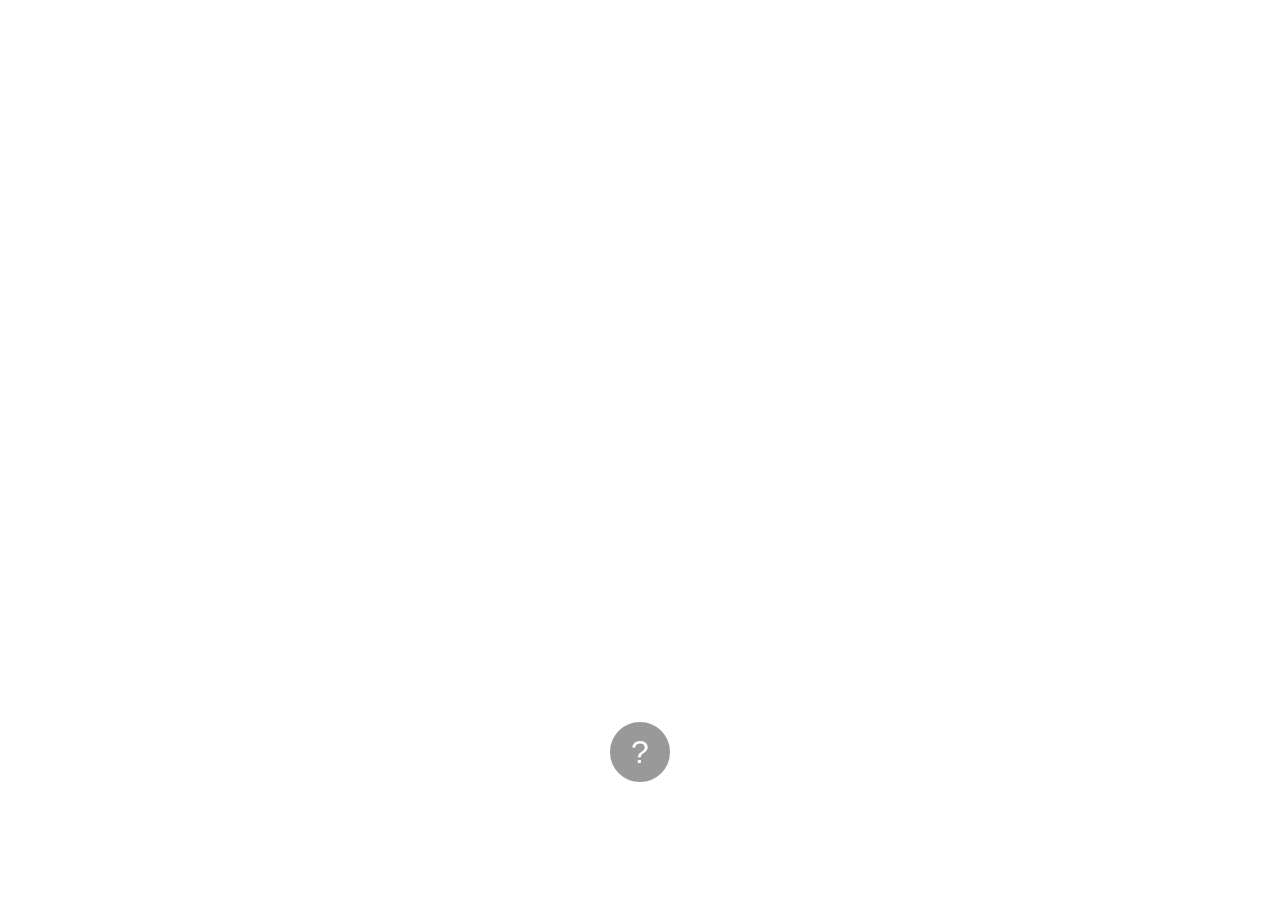
==== index.html @ 8dd43482 "🛣️💔 Updated with Glitch" ====
<!DOCTYPE html>
<html>

<head>
     <!-- Set the viewport and initial scale for mobile devices -->
<!--     <meta name="viewport" content="width=device-width, initial-scale=1"> -->
    
    <!-- Enable full-screen mode on Apple devices -->
    <meta name="apple-mobile-web-app-capable" content="yes">
    <meta http-equiv="X-UA-Compatible" content="IE=edge">
    
    
    <!-- Set the character encoding -->
    <meta charset="UTF-8" />
  
  <!-- Include the Poppins font from Google Fonts -->
    <link rel="stylesheet" href="https://fonts.googleapis.com/css2?family=Poppins:wght@400;500;700&display=swap">
    
    <title>Smartify Tower Bridge StaticAR demo</title>
  
  <!-- Include the A-Frame library for WebVR development -->
    <script src="https://aframe.io/releases/1.0.4/aframe.min.js"></script>
    <script src="https://raw.githack.com/jeromeetienne/AR.js/master/aframe/build/aframe-ar.min.js"></script>
    <script src="https://raw.githack.com/donmccurdy/aframe-extras/master/dist/aframe-extras.loaders.min.js"></script>
    <script>
        THREEx.ArToolkitContext.baseURL = "https://raw.githack.com/jeromeetienne/ar.js/master/three.js/"
    </script>
  <!-- Include the custom JavaScript file for AR functionality -->
    <script src="./script.js"></script>
  <!-- Include the custom CSS file for styling -->
    <link rel="stylesheet" type="text/css" href="./style.css"/>
</head>

<body style="margin: 0; overflow: hidden;">
    <div class="centered instructions"></div>
    <a-scene 
        vr-mode-ui="enabled: false" 
        embedded
        arjs="sourceType: webcam; sourceWidth:1280; sourceHeight:960; displayWidth: 1280; displayHeight: 960; debugUIEnabled: false;">
      <!-- Ambient Light -->
    <a-light type="ambient" color="#ffffff"></a-light>
    <!-- Directional Light -->
    <a-light type="directional" color="#ffffff" position="-2 4 5"></a-light>
    <a-camera rotation-reader></a-camera>
</a-scene>
<div class="centered">
    <button data-action="change"></button>
</div>
</body>
</html>
---- style.css ----
.centered {
    height: 20%;
    justify-content: center;
    position: fixed;
    bottom: 0%;
    display: flex;
    flex-direction: row;
    width: 100%;
    margin: 0px auto;
    left: 0;
    right: 0;
}

button {
    display: flex;
    align-items: center;
    justify-content: center;
    border: 2px solid white;
    background-color: transparent;
    width: 2em;
    height: 2em;
    border-radius: 100%;
    font-size: 2em;
    background-color: rgba(0, 0, 0, 0.4);
    color: white;
    outline: none;
}

.instructions {
    position: fixed;
    top: 5%;
    font-size: 1.25em;
    color: white;
    font-family:'Poppins' , sans-serif;
    font-style: normal;
    font-weight: 500;
    z-index: 999999;
}
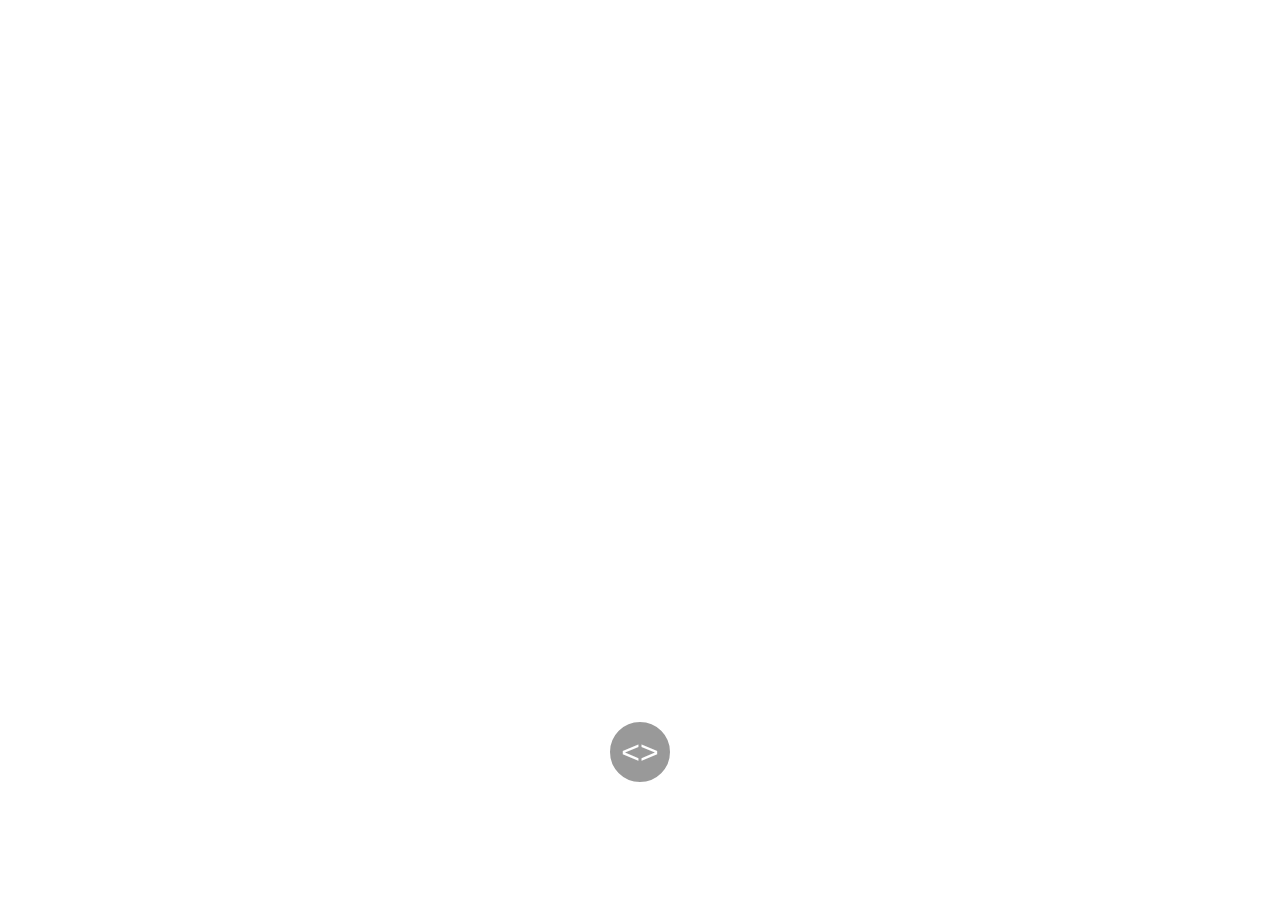
==== commit d6e22048: "#️⃣🏎️ Updated with Glitch" ====
--- a/index.html
+++ b/index.html
@@ -42,6 +42,8 @@
     <!-- Directional Light -->
     <a-light type="directional" color="#ffffff" position="-2 4 5"></a-light>
     <a-camera rotation-reader></a-camera>
+    <a-image id="look_1" src="./assets/Look_2.svg" position="-25 5 180" rotation="0 270 0" scale="16 4 1"  visible="false"></a-image>
+
 </a-scene>
 <div class="centered">
     <button data-action="change"></button>
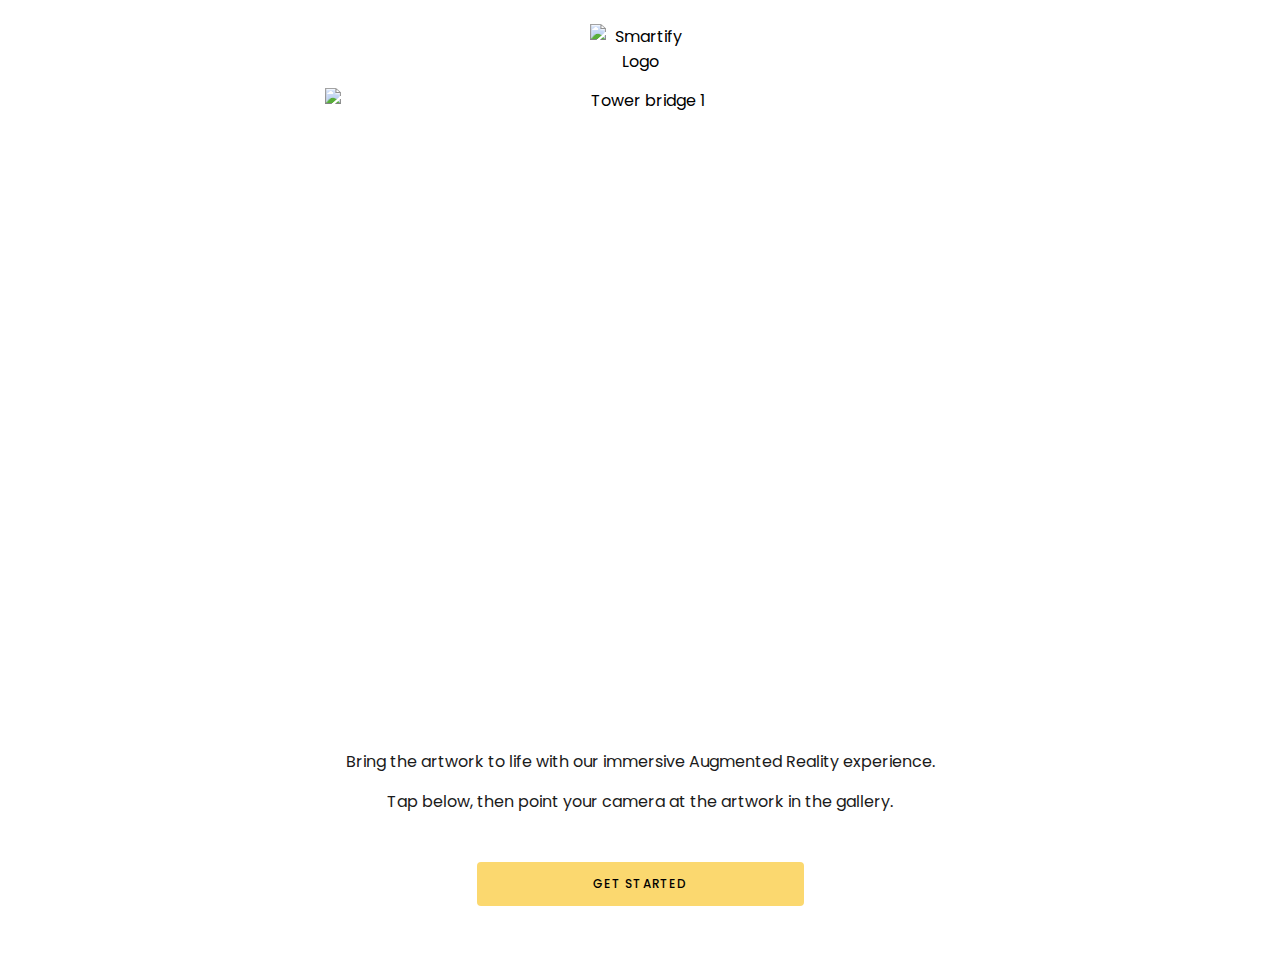
==== commit 0216e203: "🌕🔏 Updated with Glitch" ====
--- a/index.html
+++ b/index.html
@@ -1,52 +1,66 @@
 <!DOCTYPE html>
 <html>
-
 <head>
-     <!-- Set the viewport and initial scale for mobile devices -->
-<!--     <meta name="viewport" content="width=device-width, initial-scale=1"> -->
+    <!-- Set the viewport and initial scale for mobile devices -->
+    <meta name="viewport" content="width=device-width, initial-scale=1">
     
     <!-- Enable full-screen mode on Apple devices -->
     <meta name="apple-mobile-web-app-capable" content="yes">
-    <meta http-equiv="X-UA-Compatible" content="IE=edge">
-    
     
     <!-- Set the character encoding -->
     <meta charset="UTF-8" />
-  
-  <!-- Include the Poppins font from Google Fonts -->
+    
+    <!-- Set the title of the webpage -->
+    <title>Smartify - Tower Bridge | Animated Photos</title>
+    
+    <!-- Include the Poppins font from Google Fonts -->
     <link rel="stylesheet" href="https://fonts.googleapis.com/css2?family=Poppins:wght@400;500;700&display=swap">
     
-    <title>Smartify Tower Bridge StaticAR demo</title>
+    <!-- Include the custom CSS file for styling -->
+    <link rel="stylesheet" href="./Scripts/index.css">
+</head>
+<body>
+    <!-- Smartify logo -->
+    <img id="logo" src=".\Assets\Smartify-logo.svg" alt="Smartify Logo" width="101" height="48">
+    
+    <!-- Image of the painting -->
+    <div class="image-container"> 
+        <img src=".\Assets\Images\NGS_TP_H1.png" alt="Tower bridge 1" class="fade-image" id="image1">
+        <img src=".\assets\02 - TowerBridge - Start.jpg" alt="Tower bridge 2" class="fade-image" id="image2">
+        <img src=".\Assets\Images\NGS_TP_H3.png" alt="Tower bridge 3" class="fade-image" id="image3">
+        <img src=".\Assets\Images\NGS_TP_H4.png" alt="Tower bridge 4" class="fade-image" id="image4">
+        <img src=".\Assets\Images\NGS_TP_H5.png" alt="Tower bridge 5" class="fade-image" id="image5">
+    </div>
   
-  <!-- Include the A-Frame library for WebVR development -->
-    <script src="https://aframe.io/releases/1.0.4/aframe.min.js"></script>
-    <script src="https://raw.githack.com/jeromeetienne/AR.js/master/aframe/build/aframe-ar.min.js"></script>
-    <script src="https://raw.githack.com/donmccurdy/aframe-extras/master/dist/aframe-extras.loaders.min.js"></script>
+    <!-- Description of the AR experience -->
+    <div id="description">
+        <p>Bring the artwork to life with our immersive Augmented Reality experience.</p>
+        <p>Tap below, then point your camera at the artwork in the gallery.</p>
+    </div>
+    
+    <!-- Button to start the AR experience -->
+    <button id="startButton" onclick="location.href='AR_page.html';">GET STARTED</button>
+
     <script>
-        THREEx.ArToolkitContext.baseURL = "https://raw.githack.com/jeromeetienne/ar.js/master/three.js/"
+        // Array to hold image elements
+        let images = [];
+        for (let i = 1; i <= 5; i++) {
+            images.push(document.getElementById(`image${i}`));
+        }
+
+        // Variable to track the current image
+        let currentIndex = 0;
+
+        setInterval(function() {
+            // Set all images to transparent
+            images.forEach(img => img.style.opacity = '0');
+
+            // Set the current image to visible
+            images[currentIndex].style.opacity = '1';
+
+            // Increment the index, reset to 0 if it reaches the end
+            currentIndex = (currentIndex + 1) % images.length;
+        }, 5000); // 5000ms = 5s
     </script>
-  <!-- Include the custom JavaScript file for AR functionality -->
-    <script src="./script.js"></script>
-  <!-- Include the custom CSS file for styling -->
-    <link rel="stylesheet" type="text/css" href="./style.css"/>
-</head>
-
-<body style="margin: 0; overflow: hidden;">
-    <div class="centered instructions"></div>
-    <a-scene 
-        vr-mode-ui="enabled: false" 
-        embedded
-        arjs="sourceType: webcam; sourceWidth:1280; sourceHeight:960; displayWidth: 1280; displayHeight: 960; debugUIEnabled: false;">
-      <!-- Ambient Light -->
-    <a-light type="ambient" color="#ffffff"></a-light>
-    <!-- Directional Light -->
-    <a-light type="directional" color="#ffffff" position="-2 4 5"></a-light>
-    <a-camera rotation-reader></a-camera>
-    <a-image id="look_1" src="./assets/Look_2.svg" position="-25 5 180" rotation="0 270 0" scale="16 4 1"  visible="false"></a-image>
-
-</a-scene>
-<div class="centered">
-    <button data-action="change"></button>
-</div>
 </body>
-</html>+</html>
--- a/Scripts/index.css
+++ b/Scripts/index.css
@@ -0,0 +1,103 @@
+body {
+    display: flex;
+    flex-direction: column;
+    align-items: center;
+    justify-content: center;
+/*     height: 100vh; */
+    padding: 16px;  
+    background-color: #ffffff;
+    color: #000000;
+    text-align: center;
+    font-family:'Poppins' , sans-serif;
+/*     margin-top: 0;     */
+}
+
+#logo {
+    max-width: 101px;
+    max-height: 48px;
+    margin-bottom: 16px; 
+    margin-top: 0;
+}
+
+
+#description {
+    margin-top: 16px;
+    margin-bottom: 0;
+    max-width: 100%;
+    font-family: 'Poppins', sans-serif;
+    font-style: normal;
+    font-weight: 400;
+    font-size: 16px;
+    line-height: 150%;
+    color: #1B1B1B;
+}
+
+#image {
+    width: 100%;  /* adjust this as necessary */
+    max-width: 278px; 
+    max-height: 220px; 
+    margin: 0 auto;
+    border: none;
+    border-radius: 8px;
+}
+
+#startButton {
+    display: block;
+    margin: 32px auto;
+/*     margin-top: 32px; */
+/*     margin-bottom: 32px;  */
+    padding: 0px 16px;
+    width: 327px;
+    height: 44px;
+    background-color: #FBD86F;
+    color: #000000;
+    border: none;
+    border-radius: 4px;
+    font-family: 'Poppins', sans-serif;
+    font-style: normal;
+    font-weight: 500;
+    font-size: 12px;
+    line-height: 44px;
+    letter-spacing: 1.25px;
+    text-transform: uppercase;
+    cursor: pointer;
+}
+.image-container {
+  position: relative;
+  height: 278px; 
+  width: 220px;
+  margin-top: 16px
+  margin-bottom: 16px;
+}
+
+.fade-image {
+  position: absolute;
+  left: 0;
+  top: 0;
+  height: 100%;
+  width: 100%;
+  object-fit: contain;
+  opacity: 0;
+  transition: opacity 2s ease-in-out;
+}
+
+#image1 {
+  opacity: 1;
+}
+
+#image2 {
+  opacity: 0;
+}
+@media screen and (orientation:landscape) {
+  .image-container {
+    width: 70vh;
+    height: 70vh;
+  }
+  .fade-image {
+    width: 100%;
+    height: 100%;
+  }
+}
+
+
+
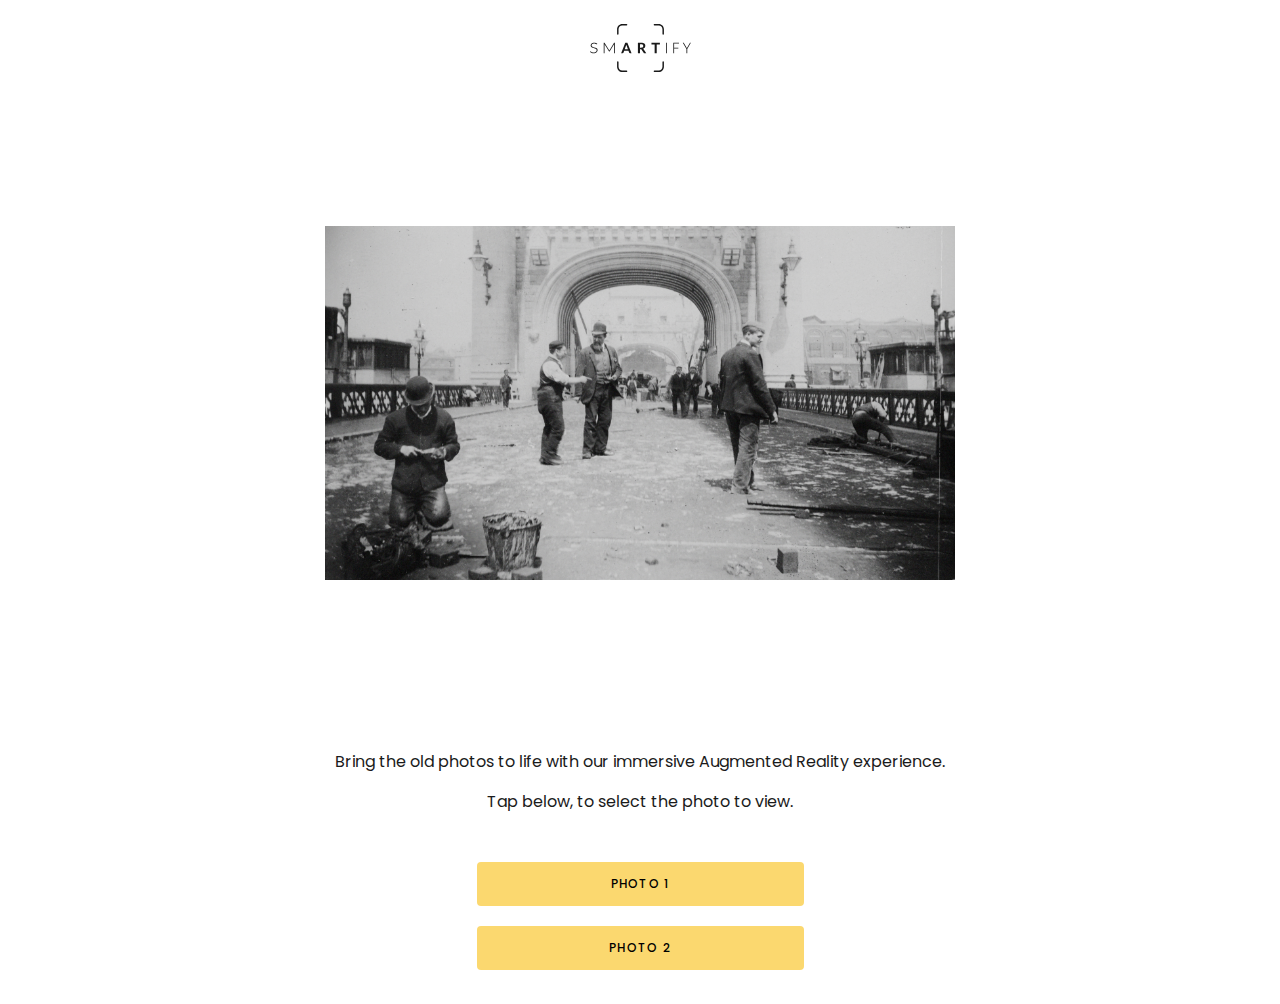
==== commit 12535cec: "🎈🎤 Updated with Glitch" ====
--- a/index.html
+++ b/index.html
@@ -21,25 +21,26 @@
 </head>
 <body>
     <!-- Smartify logo -->
-    <img id="logo" src=".\Assets\Smartify-logo.svg" alt="Smartify Logo" width="101" height="48">
+    <img id="logo" src=".\assets\Smartify-logo.svg" alt="Smartify Logo" width="101" height="48">
     
     <!-- Image of the painting -->
     <div class="image-container"> 
-        <img src=".\Assets\Images\NGS_TP_H1.png" alt="Tower bridge 1" class="fade-image" id="image1">
-        <img src=".\assets\02 - TowerBridge - Start.jpg" alt="Tower bridge 2" class="fade-image" id="image2">
-        <img src=".\Assets\Images\NGS_TP_H3.png" alt="Tower bridge 3" class="fade-image" id="image3">
-        <img src=".\Assets\Images\NGS_TP_H4.png" alt="Tower bridge 4" class="fade-image" id="image4">
-        <img src=".\Assets\Images\NGS_TP_H5.png" alt="Tower bridge 5" class="fade-image" id="image5">
+        <img src=".\assets\images\01 - TowerBridge - Start.jpg" alt="Tower bridge 1" class="fade-image" id="image1">
+        <img src=".\assets\images\02 - TowerBridge - Start.jpg" alt="Tower bridge 2" class="fade-image" id="image2">
+        <img src=".\assets\images\01 - TowerBridge - Start.jpg" alt="Tower bridge 3" class="fade-image" id="image3">
+        <img src=".\assets\images\02 - TowerBridge - Start.jpg" alt="Tower bridge 4" class="fade-image" id="image4">
+        <img src=".\assets\images\01 - TowerBridge - Start.jpg" alt="Tower bridge 5" class="fade-image" id="image5">
     </div>
   
     <!-- Description of the AR experience -->
     <div id="description">
-        <p>Bring the artwork to life with our immersive Augmented Reality experience.</p>
-        <p>Tap below, then point your camera at the artwork in the gallery.</p>
+        <p>Bring the old photos to life with our immersive Augmented Reality experience.</p>
+        <p>Tap below, to select the photo to view.</p>
     </div>
     
     <!-- Button to start the AR experience -->
-    <button id="startButton" onclick="location.href='AR_page.html';">GET STARTED</button>
+    <button id="startButton1" onclick="location.href='image1.html';">Photo 1</button>
+    <button id="startButton2" onclick="location.href='image2.html';">Photo 2</button>
 
     <script>
         // Array to hold image elements
--- a/Scripts/index.css
+++ b/Scripts/index.css
@@ -41,9 +41,30 @@
     border-radius: 8px;
 }
 
-#startButton {
+#startButton1 {
     display: block;
-    margin: 32px auto;
+    margin: 10px auto;
+    margin-top: 32px;
+/*     margin-bottom: 32px;  */
+    padding: 0px 16px;
+    width: 327px;
+    height: 44px;
+    background-color: #FBD86F;
+    color: #000000;
+    border: none;
+    border-radius: 4px;
+    font-family: 'Poppins', sans-serif;
+    font-style: normal;
+    font-weight: 500;
+    font-size: 12px;
+    line-height: 44px;
+    letter-spacing: 1.25px;
+    text-transform: uppercase;
+    cursor: pointer;
+}
+#startButton2 {
+    display: block;
+    margin: 10px auto;
 /*     margin-top: 32px; */
 /*     margin-bottom: 32px;  */
     padding: 0px 16px;
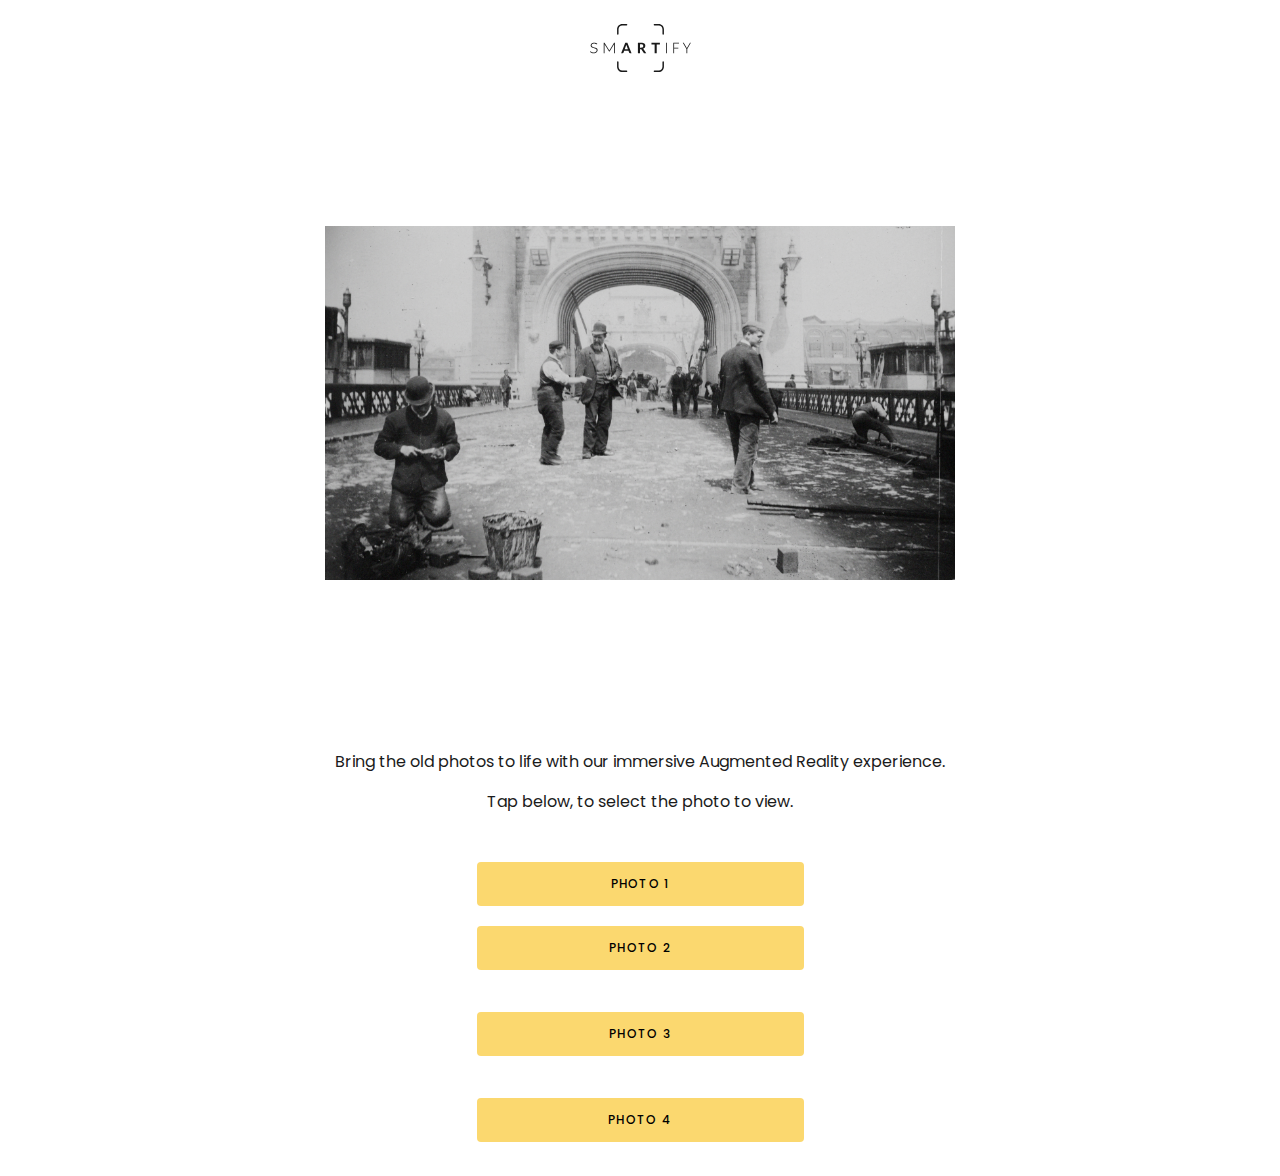
==== commit 1ecf99f1: "Update index.html" ====
--- a/index.html
+++ b/index.html
@@ -27,9 +27,9 @@
     <div class="image-container"> 
         <img src=".\assets\images\01 - TowerBridge - Start.jpg" alt="Tower bridge 1" class="fade-image" id="image1">
         <img src=".\assets\images\02 - TowerBridge - Start.jpg" alt="Tower bridge 2" class="fade-image" id="image2">
-        <img src=".\assets\images\01 - TowerBridge - Start.jpg" alt="Tower bridge 3" class="fade-image" id="image3">
-        <img src=".\assets\images\02 - TowerBridge - Start.jpg" alt="Tower bridge 4" class="fade-image" id="image4">
-        <img src=".\assets\images\01 - TowerBridge - Start.jpg" alt="Tower bridge 5" class="fade-image" id="image5">
+        <img src=".\assets\images\03 - TowerBridge - Start.jpg" alt="Tower bridge 3" class="fade-image" id="image3">
+        <img src=".\assets\images\04 - TowerBridge - Start.jpg" alt="Tower bridge 4" class="fade-image" id="image4">
+        <img src=".\assets\images\02 - TowerBridge - Start.jpg" alt="Tower bridge 5" class="fade-image" id="image5">
     </div>
   
     <!-- Description of the AR experience -->
@@ -39,8 +39,10 @@
     </div>
     
     <!-- Button to start the AR experience -->
-    <button id="startButton1" onclick="location.href='image1.html';">Photo 1</button>
-    <button id="startButton2" onclick="location.href='image2.html';">Photo 2</button>
+    <button id="startButton1" onclick="location.href='ar.html?location=location1';">Photo 1</button>
+    <button id="startButton2" onclick="location.href='ar.html?location=location2';">Photo 2</button>
+    <button id="startButton1" onclick="location.href='ar.html?location=location3';">Photo 3</button>
+    <button id="startButton1" onclick="location.href='ar.html?location=location4';">Photo 4</button>
 
     <script>
         // Array to hold image elements
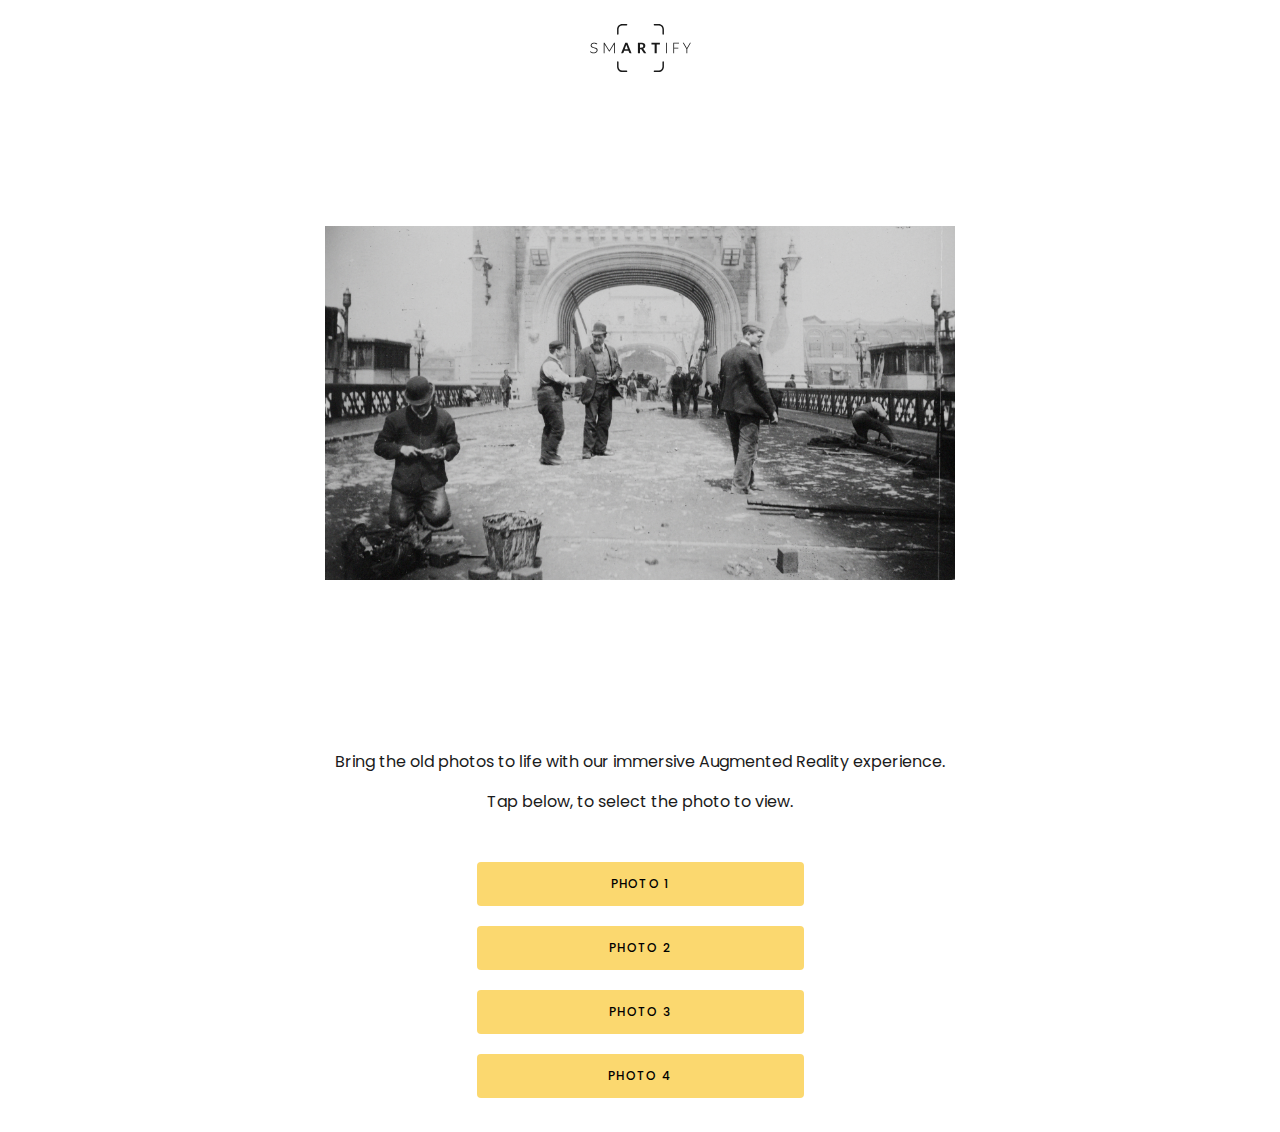
==== commit ce6207b2: "Update index.html" ====
--- a/index.html
+++ b/index.html
@@ -41,8 +41,8 @@
     <!-- Button to start the AR experience -->
     <button id="startButton1" onclick="location.href='ar.html?location=location1';">Photo 1</button>
     <button id="startButton2" onclick="location.href='ar.html?location=location2';">Photo 2</button>
-    <button id="startButton1" onclick="location.href='ar.html?location=location3';">Photo 3</button>
-    <button id="startButton1" onclick="location.href='ar.html?location=location4';">Photo 4</button>
+    <button id="startButton2" onclick="location.href='ar.html?location=location3';">Photo 3</button>
+    <button id="startButton2" onclick="location.href='ar.html?location=location4';">Photo 4</button>
 
     <script>
         // Array to hold image elements
